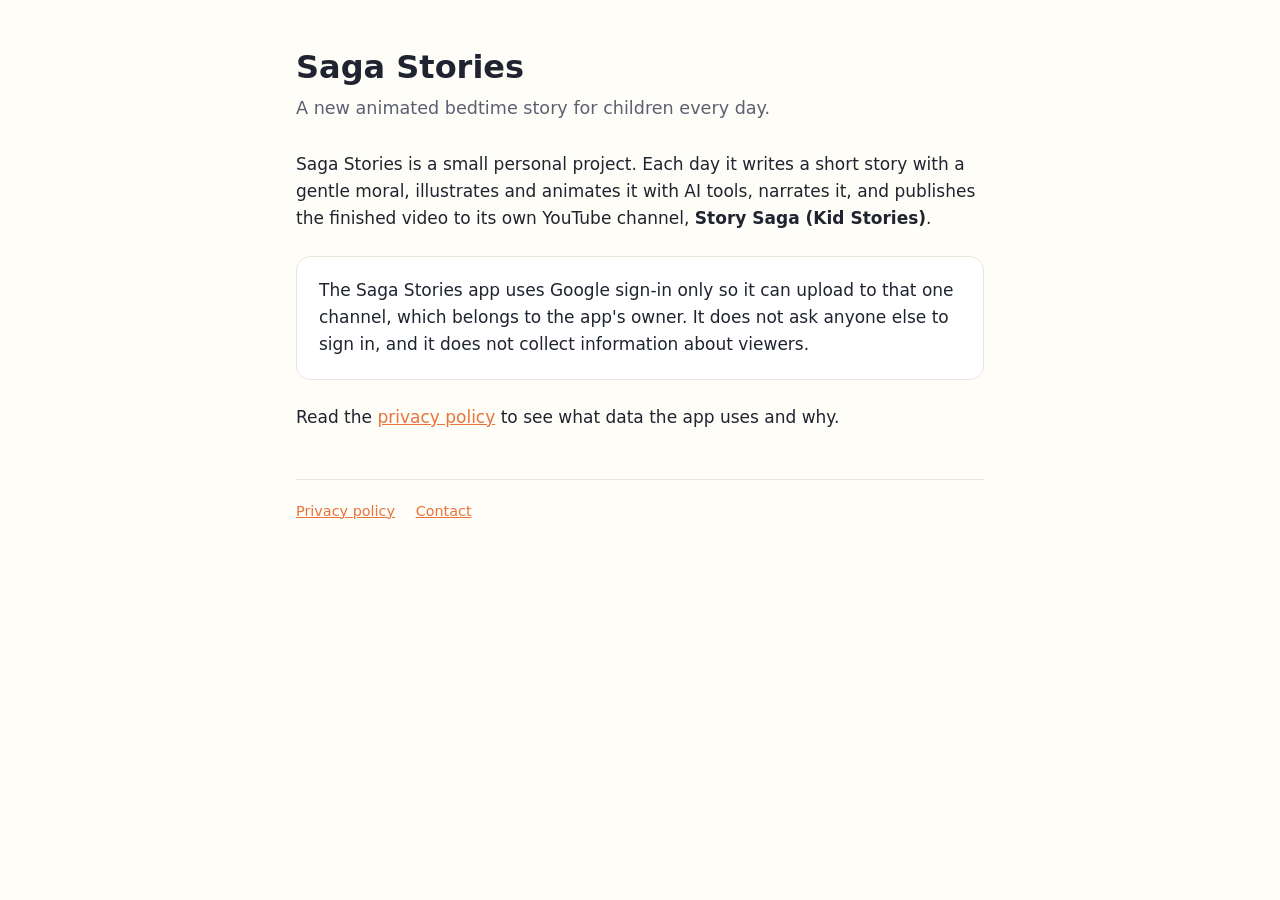
==== index.html @ a5b1589b "Saga Stories home page and privacy policy Co-Authored-By: Claude Opus 5.5 <noreply@anthropic.com>" ====
<!doctype html>
<html lang="en">
<head>
<meta charset="utf-8">
<meta name="viewport" content="width=device-width,initial-scale=1">
<title>Saga Stories</title>
<meta name="description" content="Saga Stories makes a short animated bedtime story for children every day and publishes it to its YouTube channel.">
<link rel="stylesheet" href="style.css">
</head>
<body>
<main>
  <h1>Saga Stories</h1>
  <p class="lede">A new animated bedtime story for children every day.</p>

  <p>Saga Stories is a small personal project. Each day it writes a short story with a gentle
  moral, illustrates and animates it with AI tools, narrates it, and publishes the finished
  video to its own YouTube channel, <strong>Story Saga (Kid Stories)</strong>.</p>

  <div class="card">
    <p style="margin:0">The Saga Stories app uses Google sign-in only so it can upload to that one
    channel, which belongs to the app's owner. It does not ask anyone else to sign in, and it does
    not collect information about viewers.</p>
  </div>

  <p>Read the <a href="privacy.html">privacy policy</a> to see what data the app uses and why.</p>

  <footer>
    <a href="privacy.html">Privacy policy</a>
    <a href="https://github.com/Sandeep0Bhatia/sandeep0bhatia.github.io/issues">Contact</a>
  </footer>
</main>
</body>
</html>
---- style.css ----
:root{--bg:#fffdf7;--fg:#1f2430;--muted:#5b6170;--accent:#e8743b;--card:#ffffff;--line:#ece6da}
@media (prefers-color-scheme:dark){:root{--bg:#15171c;--fg:#eceae4;--muted:#a3a8b3;--accent:#f39a6b;--card:#1d2027;--line:#2c3039}}
*{box-sizing:border-box}
body{margin:0;background:var(--bg);color:var(--fg);font:17px/1.6 system-ui,-apple-system,"Segoe UI",Roboto,sans-serif}
main{max-width:720px;margin:0 auto;padding:48px 16px 64px}
h1{font-size:2rem;line-height:1.2;margin:0 0 8px}
h2{font-size:1.15rem;margin:32px 0 8px}
p,li{color:var(--fg)}
.lede{color:var(--muted);font-size:1.1rem;margin:0 0 28px}
a{color:var(--accent)}
.card{background:var(--card);border:1px solid var(--line);border-radius:14px;padding:20px 22px;margin:24px 0}
footer{margin-top:48px;padding-top:20px;border-top:1px solid var(--line);color:var(--muted);font-size:.9rem}
footer a{margin-right:16px}
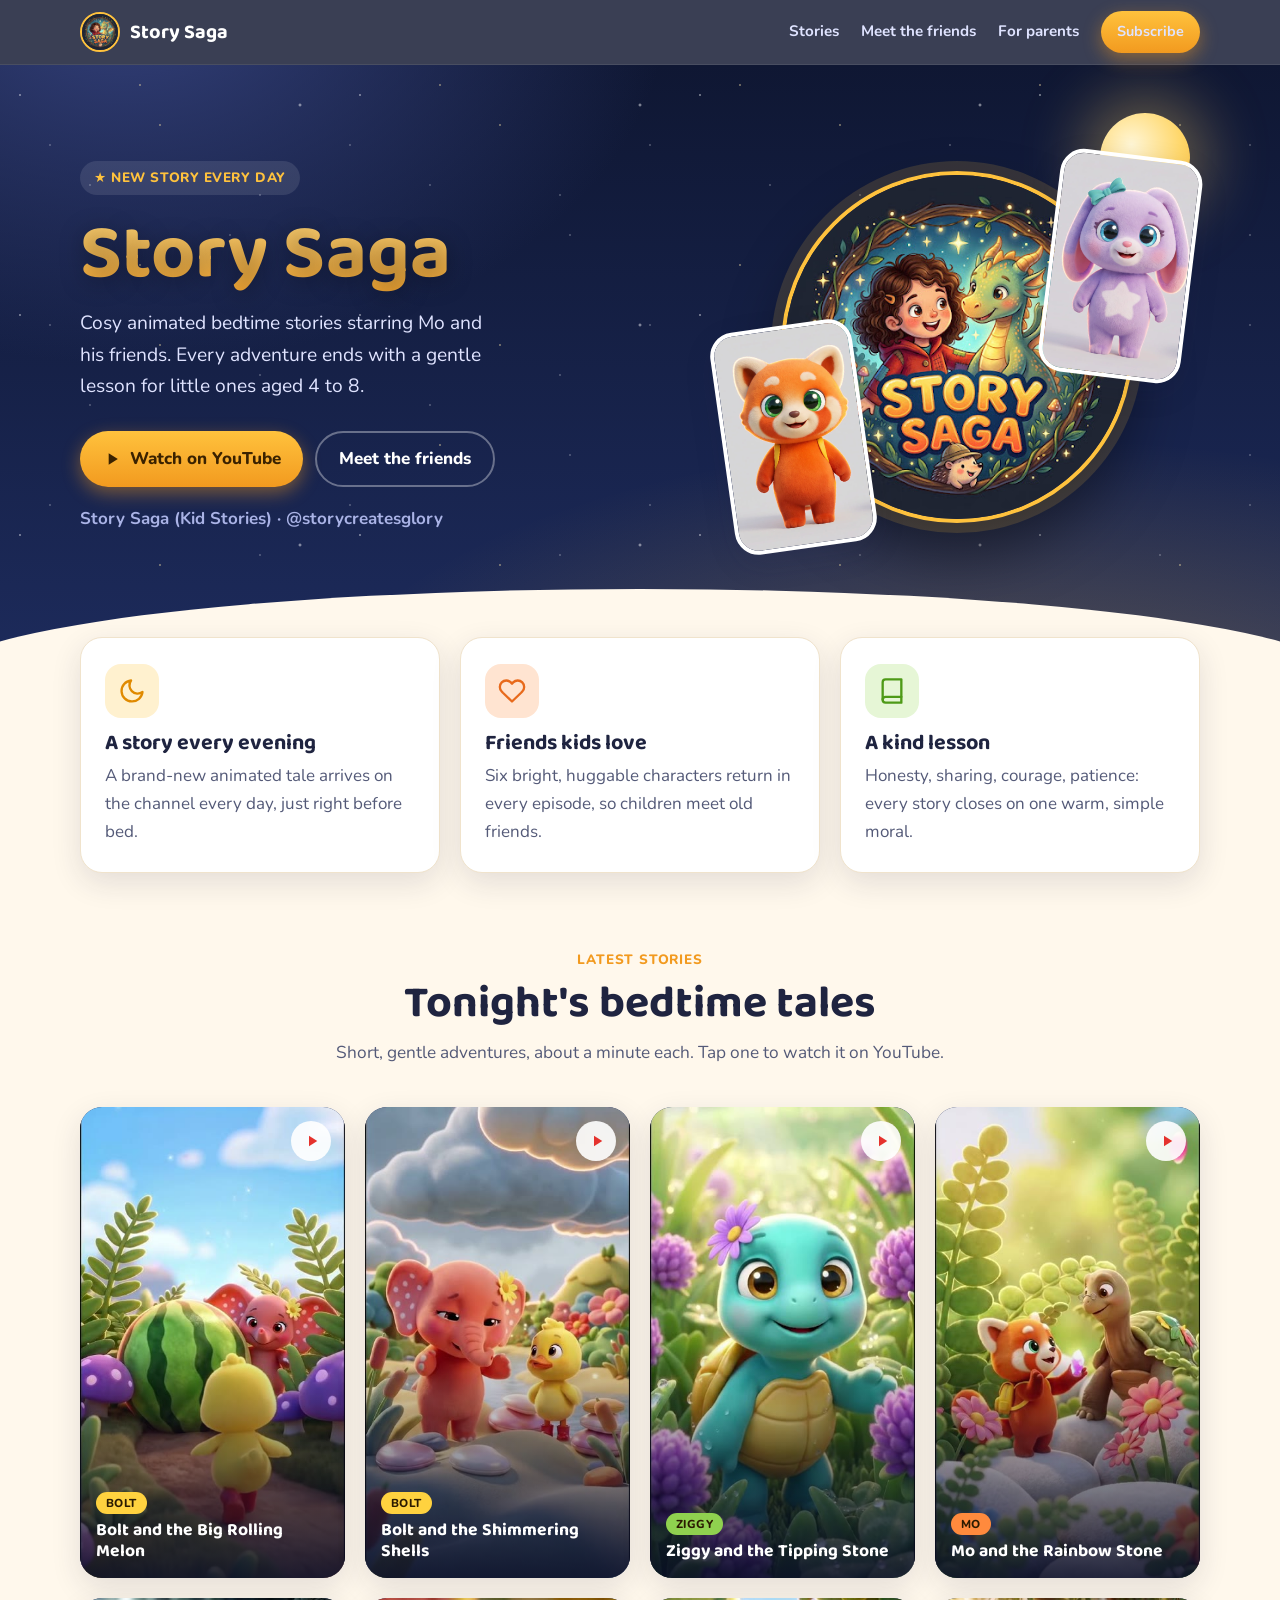
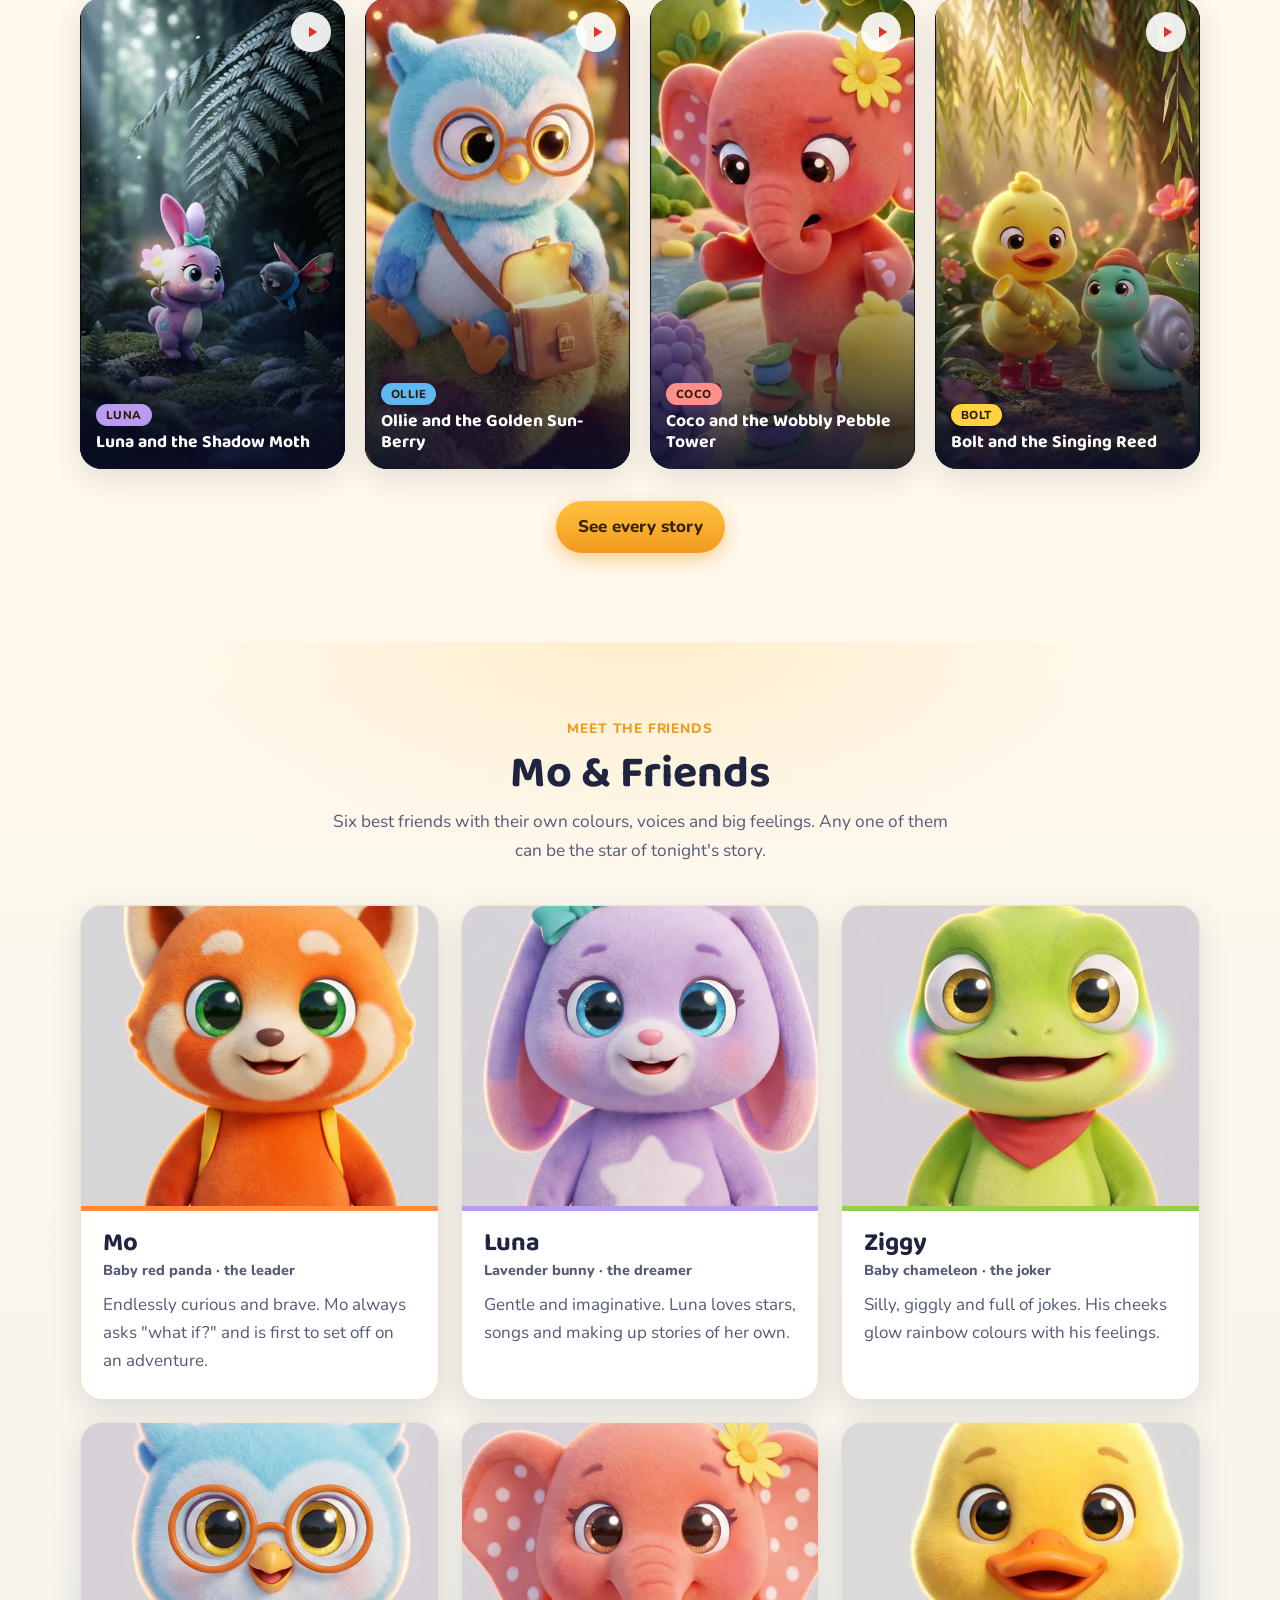
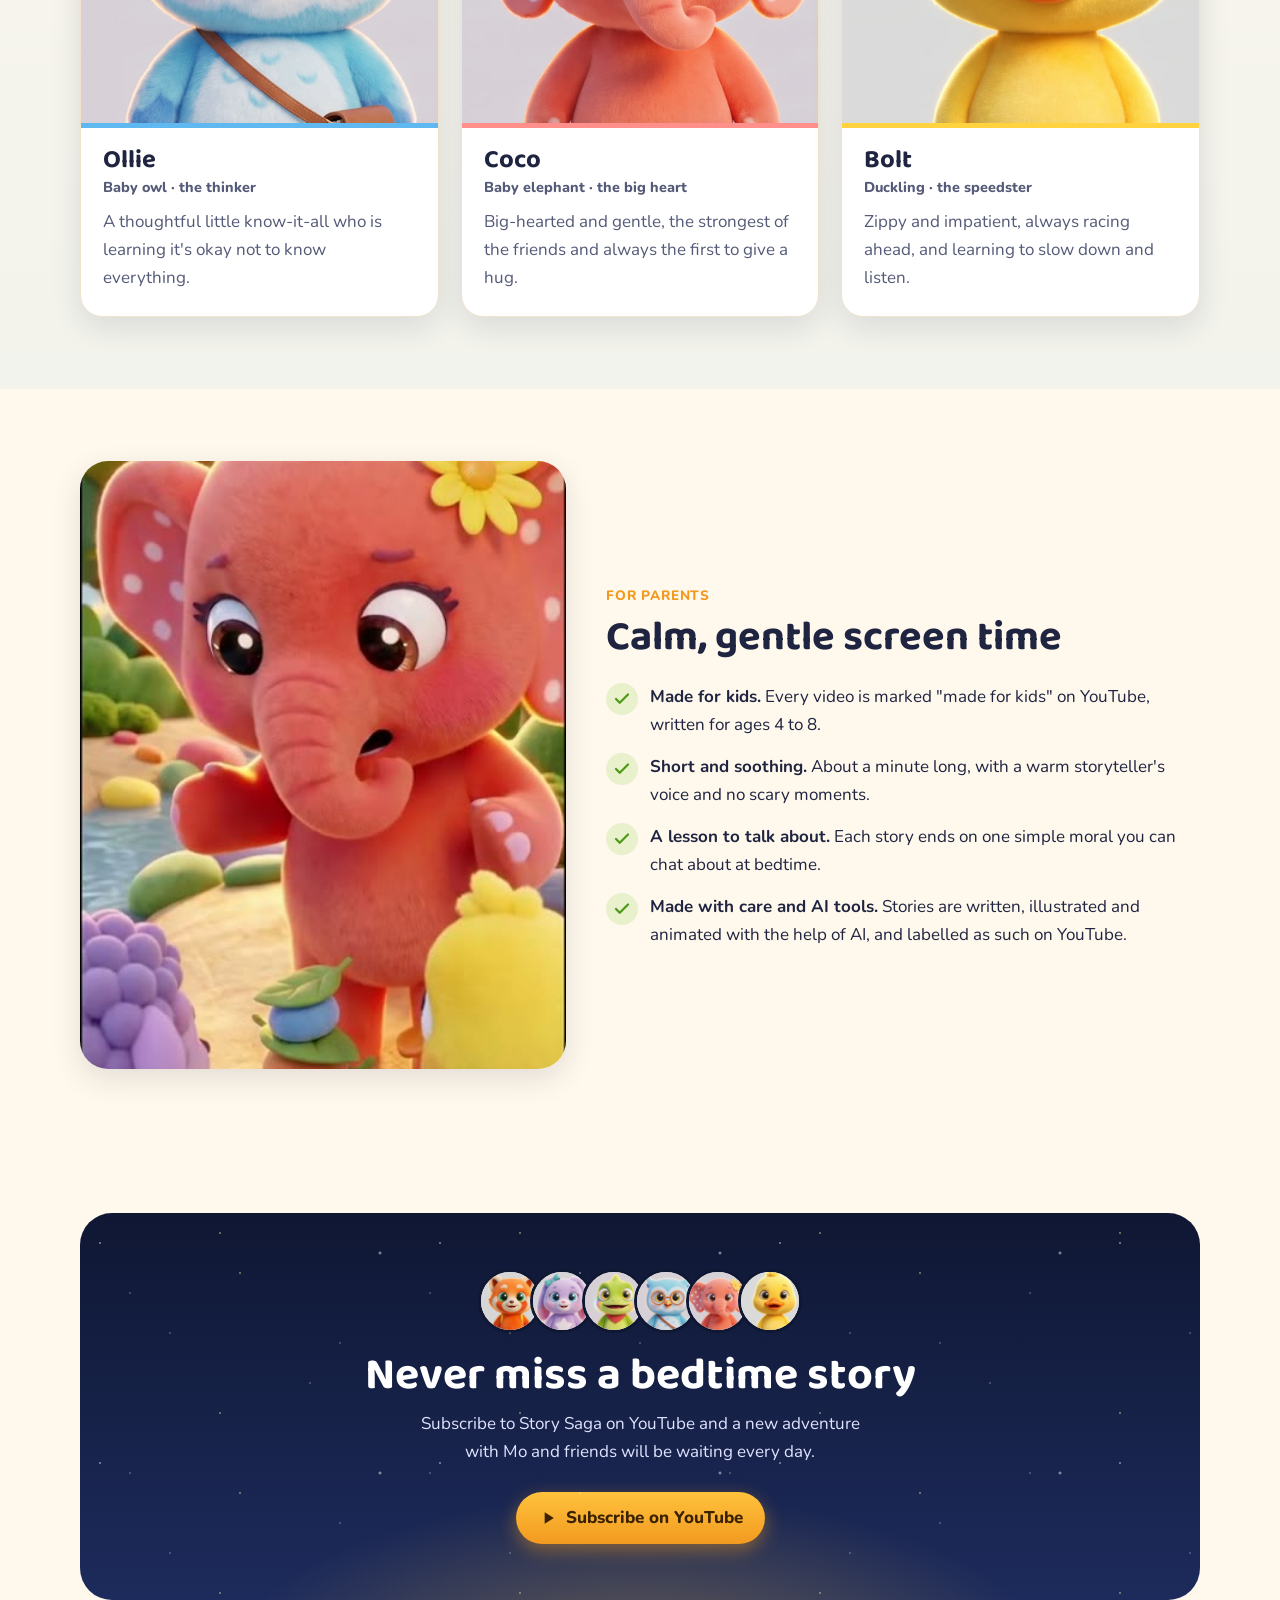
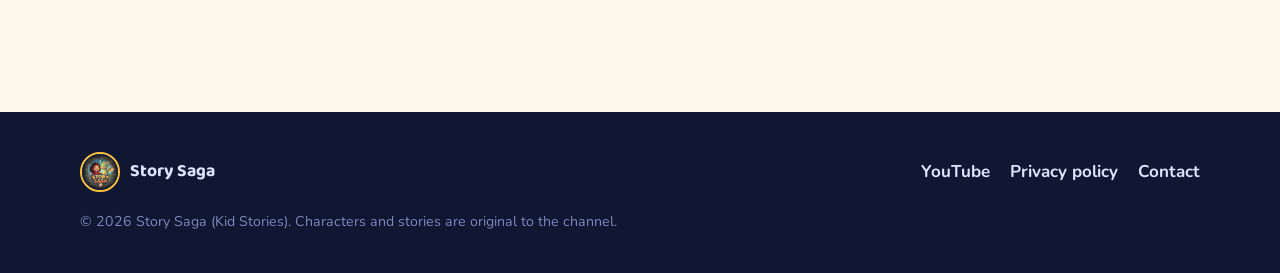
==== commit f08882eb: "Redesign the site around the Story Saga channel Home page: starry bedtime hero with the channel logo" ====
--- a/index.html
+++ b/index.html
@@ -3,31 +3,250 @@
 <head>
 <meta charset="utf-8">
 <meta name="viewport" content="width=device-width,initial-scale=1">
-<title>Saga Stories</title>
-<meta name="description" content="Saga Stories makes a short animated bedtime story for children every day and publishes it to its YouTube channel.">
+<title>Story Saga</title>
+<meta name="description" content="Story Saga (Kid Stories) is a YouTube channel with a new animated bedtime story every day, starring Mo and his friends. Each story ends with a gentle lesson for children aged 4 to 8.">
+<meta property="og:title" content="Story Saga - a new bedtime story every day">
+<meta property="og:description" content="Gentle animated adventures with Mo and friends, each ending with a kind lesson.">
+<meta property="og:image" content="https://umbarsariya.github.io/images/avatar.jpg">
+<link rel="icon" href="images/avatar.jpg">
+<link rel="preconnect" href="https://fonts.googleapis.com">
+<link rel="preconnect" href="https://fonts.gstatic.com" crossorigin>
+<link href="https://fonts.googleapis.com/css2?family=Baloo+2:wght@600;700;800&family=Nunito:wght@400;600;700;800&display=swap" rel="stylesheet">
 <link rel="stylesheet" href="style.css">
 </head>
 <body>
+
+<header class="site-header">
+  <div class="wrap">
+    <a class="brand" href="./"><img src="images/avatar.jpg" alt="">Story Saga</a>
+    <nav class="nav" aria-label="Main">
+      <a href="#stories">Stories</a>
+      <a href="#friends">Meet the friends</a>
+      <a href="#parents">For parents</a>
+      <a class="btn btn-gold" href="https://www.youtube.com/@storycreatesglory?sub_confirmation=1">Subscribe</a>
+    </nav>
+  </div>
+</header>
+
 <main>
-  <h1>Saga Stories</h1>
-  <p class="lede">A new animated bedtime story for children every day.</p>
-
-  <p>Saga Stories is a small personal project. Each day it writes a short story with a gentle
-  moral, illustrates and animates it with AI tools, narrates it, and publishes the finished
-  video to its own YouTube channel, <strong>Story Saga (Kid Stories)</strong>.</p>
-
-  <div class="card">
-    <p style="margin:0">The Saga Stories app uses Google sign-in only so it can upload to that one
-    channel, which belongs to the app's owner. It does not ask anyone else to sign in, and it does
-    not collect information about viewers.</p>
+  <section class="hero" aria-labelledby="hero-title">
+    <div class="stars" aria-hidden="true"></div>
+    <div class="moon" aria-hidden="true"></div>
+    <div class="wrap">
+      <div>
+        <span class="eyebrow">★ New story every day</span>
+        <h1 id="hero-title"><span>Story Saga</span></h1>
+        <p class="lede">Cosy animated bedtime stories starring Mo and his friends. Every adventure
+        ends with a gentle lesson for little ones aged 4 to 8.</p>
+        <div class="cta-row">
+          <a class="btn btn-gold" href="https://www.youtube.com/@storycreatesglory">
+            <svg viewBox="0 0 24 24" fill="currentColor" aria-hidden="true"><path d="M8 5v14l11-7z"/></svg>
+            Watch on YouTube
+          </a>
+          <a class="btn btn-ghost" href="#friends">Meet the friends</a>
+        </div>
+        <p class="handle">Story Saga (Kid Stories) · @storycreatesglory</p>
+      </div>
+      <div class="hero-art">
+        <img class="badge" src="images/avatar.jpg" alt="The Story Saga logo: a girl and a friendly dragon inside a glowing storybook wreath">
+        <img class="peek peek-1" src="images/cast/mo.jpg" alt="Mo the red panda">
+        <img class="peek peek-2" src="images/cast/luna.jpg" alt="Luna the bunny">
+      </div>
+    </div>
+    <div class="hill" aria-hidden="true"></div>
+  </section>
+
+  <div class="wrap">
+    <div class="promises">
+      <article class="promise">
+        <div class="icon" style="background:#fff1cf;color:#e08a00">
+          <svg viewBox="0 0 24 24" fill="none" stroke="currentColor" stroke-width="2" stroke-linecap="round" stroke-linejoin="round" aria-hidden="true"><path d="M21 12.8A9 9 0 1 1 11.2 3a7 7 0 0 0 9.8 9.8z"/></svg>
+        </div>
+        <h3>A story every evening</h3>
+        <p>A brand-new animated tale arrives on the channel every day, just right before bed.</p>
+      </article>
+      <article class="promise">
+        <div class="icon" style="background:#ffe4d1;color:#e86a1c">
+          <svg viewBox="0 0 24 24" fill="none" stroke="currentColor" stroke-width="2" stroke-linecap="round" stroke-linejoin="round" aria-hidden="true"><path d="M20.8 4.6a5.5 5.5 0 0 0-7.8 0L12 5.7l-1-1.1a5.5 5.5 0 0 0-7.8 7.8l1 1.1L12 21l7.8-7.5 1-1.1a5.5 5.5 0 0 0 0-7.8z"/></svg>
+        </div>
+        <h3>Friends kids love</h3>
+        <p>Six bright, huggable characters return in every episode, so children meet old friends.</p>
+      </article>
+      <article class="promise">
+        <div class="icon" style="background:#e6f6d6;color:#4e9a17">
+          <svg viewBox="0 0 24 24" fill="none" stroke="currentColor" stroke-width="2" stroke-linecap="round" stroke-linejoin="round" aria-hidden="true"><path d="M4 19.5A2.5 2.5 0 0 1 6.5 17H20"/><path d="M6.5 2H20v20H6.5A2.5 2.5 0 0 1 4 19.5v-15A2.5 2.5 0 0 1 6.5 2z"/></svg>
+        </div>
+        <h3>A kind lesson</h3>
+        <p>Honesty, sharing, courage, patience: every story closes on one warm, simple moral.</p>
+      </article>
+    </div>
   </div>
 
-  <p>Read the <a href="privacy.html">privacy policy</a> to see what data the app uses and why.</p>
-
-  <footer>
-    <a href="privacy.html">Privacy policy</a>
-    <a href="https://github.com/Sandeep0Bhatia/sandeep0bhatia.github.io/issues">Contact</a>
-  </footer>
+  <section id="stories" aria-labelledby="stories-title">
+    <div class="wrap">
+      <div class="section-head">
+        <span class="kicker">Latest stories</span>
+        <h2 id="stories-title">Tonight's bedtime tales</h2>
+        <p>Short, gentle adventures, about a minute each. Tap one to watch it on YouTube.</p>
+      </div>
+      <div class="stories">
+        <a class="story" href="https://www.youtube.com/shorts/jqj30c6T0Xs">
+          <img src="images/stories/jqj30c6T0Xs.jpg" alt="" loading="lazy">
+          <span class="play"><svg viewBox="0 0 24 24" fill="currentColor" aria-hidden="true"><path d="M8 5v14l11-7z"/></svg></span>
+          <span class="title"><span class="tag" style="background:var(--bolt)">Bolt</span><br>Bolt and the Big Rolling Melon</span>
+        </a>
+        <a class="story" href="https://www.youtube.com/shorts/ZhqukxX6L5s">
+          <img src="images/stories/ZhqukxX6L5s.jpg" alt="" loading="lazy">
+          <span class="play"><svg viewBox="0 0 24 24" fill="currentColor" aria-hidden="true"><path d="M8 5v14l11-7z"/></svg></span>
+          <span class="title"><span class="tag" style="background:var(--bolt)">Bolt</span><br>Bolt and the Shimmering Shells</span>
+        </a>
+        <a class="story" href="https://www.youtube.com/shorts/Q5MyK6HOIKA">
+          <img src="images/stories/Q5MyK6HOIKA.jpg" alt="" loading="lazy">
+          <span class="play"><svg viewBox="0 0 24 24" fill="currentColor" aria-hidden="true"><path d="M8 5v14l11-7z"/></svg></span>
+          <span class="title"><span class="tag" style="background:var(--ziggy)">Ziggy</span><br>Ziggy and the Tipping Stone</span>
+        </a>
+        <a class="story" href="https://www.youtube.com/shorts/Xjc6UEvXSuU">
+          <img src="images/stories/Xjc6UEvXSuU.jpg" alt="" loading="lazy">
+          <span class="play"><svg viewBox="0 0 24 24" fill="currentColor" aria-hidden="true"><path d="M8 5v14l11-7z"/></svg></span>
+          <span class="title"><span class="tag" style="background:var(--mo)">Mo</span><br>Mo and the Rainbow Stone</span>
+        </a>
+        <a class="story" href="https://www.youtube.com/shorts/6L_WPG4n6Bw">
+          <img src="images/stories/6L_WPG4n6Bw.jpg" alt="" loading="lazy">
+          <span class="play"><svg viewBox="0 0 24 24" fill="currentColor" aria-hidden="true"><path d="M8 5v14l11-7z"/></svg></span>
+          <span class="title"><span class="tag" style="background:var(--luna)">Luna</span><br>Luna and the Shadow Moth</span>
+        </a>
+        <a class="story" href="https://www.youtube.com/shorts/MOPXZLHwCV8">
+          <img src="images/stories/MOPXZLHwCV8.jpg" alt="" loading="lazy">
+          <span class="play"><svg viewBox="0 0 24 24" fill="currentColor" aria-hidden="true"><path d="M8 5v14l11-7z"/></svg></span>
+          <span class="title"><span class="tag" style="background:var(--ollie)">Ollie</span><br>Ollie and the Golden Sun-Berry</span>
+        </a>
+        <a class="story" href="https://www.youtube.com/shorts/bv9p0d-Ge7k">
+          <img src="images/stories/bv9p0d-Ge7k.jpg" alt="" loading="lazy">
+          <span class="play"><svg viewBox="0 0 24 24" fill="currentColor" aria-hidden="true"><path d="M8 5v14l11-7z"/></svg></span>
+          <span class="title"><span class="tag" style="background:var(--coco)">Coco</span><br>Coco and the Wobbly Pebble Tower</span>
+        </a>
+        <a class="story" href="https://www.youtube.com/shorts/QGtMG1Obw4E">
+          <img src="images/stories/QGtMG1Obw4E.jpg" alt="" loading="lazy">
+          <span class="play"><svg viewBox="0 0 24 24" fill="currentColor" aria-hidden="true"><path d="M8 5v14l11-7z"/></svg></span>
+          <span class="title"><span class="tag" style="background:var(--bolt)">Bolt</span><br>Bolt and the Singing Reed</span>
+        </a>
+      </div>
+      <p class="center"><a class="btn btn-gold" href="https://www.youtube.com/@storycreatesglory/shorts">See every story</a></p>
+    </div>
+  </section>
+
+  <section id="friends" class="cast-band" aria-labelledby="friends-title">
+    <div class="wrap">
+      <div class="section-head">
+        <span class="kicker">Meet the friends</span>
+        <h2 id="friends-title">Mo &amp; Friends</h2>
+        <p>Six best friends with their own colours, voices and big feelings. Any one of them can be
+        the star of tonight's story.</p>
+      </div>
+      <div class="cast">
+        <article class="friend f-mo">
+          <div class="portrait"><img src="images/cast/mo.jpg" alt="Mo, a tangerine-orange baby red panda with green eyes and a yellow backpack" loading="lazy"></div>
+          <div class="body">
+            <h3>Mo</h3>
+            <div class="species">Baby red panda · the leader</div>
+            <p>Endlessly curious and brave. Mo always asks "what if?" and is first to set off on an adventure.</p>
+          </div>
+        </article>
+        <article class="friend f-luna">
+          <div class="portrait"><img src="images/cast/luna.jpg" alt="Luna, a lavender bunny with a star on her tummy and a teal bow" loading="lazy"></div>
+          <div class="body">
+            <h3>Luna</h3>
+            <div class="species">Lavender bunny · the dreamer</div>
+            <p>Gentle and imaginative. Luna loves stars, songs and making up stories of her own.</p>
+          </div>
+        </article>
+        <article class="friend f-ziggy">
+          <div class="portrait"><img src="images/cast/ziggy.jpg" alt="Ziggy, a lime-green baby chameleon with a red bandana" loading="lazy"></div>
+          <div class="body">
+            <h3>Ziggy</h3>
+            <div class="species">Baby chameleon · the joker</div>
+            <p>Silly, giggly and full of jokes. His cheeks glow rainbow colours with his feelings.</p>
+          </div>
+        </article>
+        <article class="friend f-ollie">
+          <div class="portrait"><img src="images/cast/ollie.jpg" alt="Ollie, a sky-blue baby owl with round orange glasses and a satchel" loading="lazy"></div>
+          <div class="body">
+            <h3>Ollie</h3>
+            <div class="species">Baby owl · the thinker</div>
+            <p>A thoughtful little know-it-all who is learning it's okay not to know everything.</p>
+          </div>
+        </article>
+        <article class="friend f-coco">
+          <div class="portrait"><img src="images/cast/coco.jpg" alt="Coco, a coral-pink baby elephant with polka-dot ears and a daisy" loading="lazy"></div>
+          <div class="body">
+            <h3>Coco</h3>
+            <div class="species">Baby elephant · the big heart</div>
+            <p>Big-hearted and gentle, the strongest of the friends and always the first to give a hug.</p>
+          </div>
+        </article>
+        <article class="friend f-bolt">
+          <div class="portrait"><img src="images/cast/bolt.jpg" alt="Bolt, a sunshine-yellow duckling in red rain boots" loading="lazy"></div>
+          <div class="body">
+            <h3>Bolt</h3>
+            <div class="species">Duckling · the speedster</div>
+            <p>Zippy and impatient, always racing ahead, and learning to slow down and listen.</p>
+          </div>
+        </article>
+      </div>
+    </div>
+  </section>
+
+  <section id="parents" aria-labelledby="parents-title">
+    <div class="wrap parents">
+      <div class="photo">
+        <img src="images/stories/bv9p0d-Ge7k.jpg" alt="Coco the elephant and Ollie the owl sharing a glowing berry on a mossy log" loading="lazy">
+      </div>
+      <div>
+        <span class="kicker">For parents</span>
+        <h2 id="parents-title" style="font-size:clamp(2rem,4.5vw,2.6rem)">Calm, gentle screen time</h2>
+        <ul class="checklist">
+          <li><span class="tick"><svg viewBox="0 0 24 24" fill="none" stroke="currentColor" stroke-width="3" stroke-linecap="round" stroke-linejoin="round" aria-hidden="true"><path d="M20 6 9 17l-5-5"/></svg></span>
+            <span><strong>Made for kids.</strong> Every video is marked "made for kids" on YouTube, written for ages 4 to 8.</span></li>
+          <li><span class="tick"><svg viewBox="0 0 24 24" fill="none" stroke="currentColor" stroke-width="3" stroke-linecap="round" stroke-linejoin="round" aria-hidden="true"><path d="M20 6 9 17l-5-5"/></svg></span>
+            <span><strong>Short and soothing.</strong> About a minute long, with a warm storyteller's voice and no scary moments.</span></li>
+          <li><span class="tick"><svg viewBox="0 0 24 24" fill="none" stroke="currentColor" stroke-width="3" stroke-linecap="round" stroke-linejoin="round" aria-hidden="true"><path d="M20 6 9 17l-5-5"/></svg></span>
+            <span><strong>A lesson to talk about.</strong> Each story ends on one simple moral you can chat about at bedtime.</span></li>
+          <li><span class="tick"><svg viewBox="0 0 24 24" fill="none" stroke="currentColor" stroke-width="3" stroke-linecap="round" stroke-linejoin="round" aria-hidden="true"><path d="M20 6 9 17l-5-5"/></svg></span>
+            <span><strong>Made with care and AI tools.</strong> Stories are written, illustrated and animated with the help of AI, and labelled as such on YouTube.</span></li>
+        </ul>
+      </div>
+    </div>
+  </section>
+
+  <section aria-labelledby="cta-title">
+    <div class="wrap">
+      <div class="cta-band">
+        <div class="stars" aria-hidden="true"></div>
+        <div class="faces" aria-hidden="true">
+          <img src="images/cast/mo.jpg" alt=""><img src="images/cast/luna.jpg" alt=""><img src="images/cast/ziggy.jpg" alt=""><img src="images/cast/ollie.jpg" alt=""><img src="images/cast/coco.jpg" alt=""><img src="images/cast/bolt.jpg" alt="">
+        </div>
+        <h2 id="cta-title">Never miss a bedtime story</h2>
+        <p>Subscribe to Story Saga on YouTube and a new adventure with Mo and friends will be waiting every day.</p>
+        <a class="btn btn-gold" href="https://www.youtube.com/@storycreatesglory?sub_confirmation=1">
+          <svg viewBox="0 0 24 24" fill="currentColor" aria-hidden="true"><path d="M8 5v14l11-7z"/></svg>
+          Subscribe on YouTube
+        </a>
+      </div>
+    </div>
+  </section>
 </main>
+
+<footer class="site-footer">
+  <div class="wrap">
+    <a class="brand" href="./"><img src="images/avatar.jpg" alt="">Story Saga</a>
+    <nav aria-label="Footer">
+      <a href="https://www.youtube.com/@storycreatesglory">YouTube</a>
+      <a href="privacy.html">Privacy policy</a>
+      <a href="https://github.com/umbarsariya/umbarsariya.github.io/issues">Contact</a>
+    </nav>
+    <small>© 2026 Story Saga (Kid Stories). Characters and stories are original to the channel.</small>
+  </div>
+</footer>
+
 </body>
 </html>
--- a/style.css
+++ b/style.css
@@ -1,13 +1,954 @@
-:root{--bg:#fffdf7;--fg:#1f2430;--muted:#5b6170;--accent:#e8743b;--card:#ffffff;--line:#ece6da}
-@media (prefers-color-scheme:dark){:root{--bg:#15171c;--fg:#eceae4;--muted:#a3a8b3;--accent:#f39a6b;--card:#1d2027;--line:#2c3039}}
-*{box-sizing:border-box}
-body{margin:0;background:var(--bg);color:var(--fg);font:17px/1.6 system-ui,-apple-system,"Segoe UI",Roboto,sans-serif}
-main{max-width:720px;margin:0 auto;padding:48px 16px 64px}
-h1{font-size:2rem;line-height:1.2;margin:0 0 8px}
-h2{font-size:1.15rem;margin:32px 0 8px}
-p,li{color:var(--fg)}
-.lede{color:var(--muted);font-size:1.1rem;margin:0 0 28px}
-a{color:var(--accent)}
-.card{background:var(--card);border:1px solid var(--line);border-radius:14px;padding:20px 22px;margin:24px 0}
-footer{margin-top:48px;padding-top:20px;border-top:1px solid var(--line);color:var(--muted);font-size:.9rem}
-footer a{margin-right:16px}
+/* Story Saga - shared styles. Colours are tokens; dark mode redefines them. */
+:root {
+  --night-1: #0f1733;
+  --night-2: #1d2b5c;
+  --night-3: #33407a;
+  --gold: #ffc23d;
+  --gold-deep: #f29a1f;
+  --cream: #fff8ec;
+  --paper: #ffffff;
+  --ink: #1f2440;
+  --ink-soft: #545a78;
+  --line: #f0e3cc;
+  --shadow: 0 10px 30px rgba(31, 36, 64, 0.12);
+  --radius: 22px;
+
+  --mo: #ff8a3d;
+  --luna: #b79cf2;
+  --ziggy: #8fd14f;
+  --ollie: #5fb8f0;
+  --coco: #ff8f8a;
+  --bolt: #ffd23f;
+
+  --bg: var(--cream);
+  --card: var(--paper);
+  --heading: var(--ink);
+  --text: var(--ink);
+  --muted: var(--ink-soft);
+}
+
+@media (prefers-color-scheme: dark) {
+  :root:not([data-theme="light"]) {
+    --bg: #0c1229;
+    --card: #17204a;
+    --heading: #fff3dc;
+    --text: #e9e6f5;
+    --muted: #b3b5d4;
+    --line: #2a3566;
+    --shadow: 0 10px 30px rgba(0, 0, 0, 0.35);
+  }
+}
+:root[data-theme="dark"] {
+  --bg: #0c1229;
+  --card: #17204a;
+  --heading: #fff3dc;
+  --text: #e9e6f5;
+  --muted: #b3b5d4;
+  --line: #2a3566;
+  --shadow: 0 10px 30px rgba(0, 0, 0, 0.35);
+}
+
+*,
+*::before,
+*::after {
+  box-sizing: border-box;
+}
+
+html {
+  scroll-behavior: smooth;
+}
+
+body {
+  margin: 0;
+  background: var(--bg);
+  color: var(--text);
+  font: 17px/1.65 "Nunito", system-ui, -apple-system, "Segoe UI", Roboto, sans-serif;
+  overflow-x: hidden;
+}
+
+img {
+  max-width: 100%;
+  display: block;
+}
+
+a {
+  color: inherit;
+}
+
+h1,
+h2,
+h3 {
+  font-family: "Baloo 2", "Nunito", system-ui, sans-serif;
+  color: var(--heading);
+  line-height: 1.1;
+  margin: 0;
+}
+
+.wrap {
+  width: min(1120px, 100% - 32px);
+  margin-inline: auto;
+}
+
+/* ---- header ---------------------------------------------------------------------------- */
+
+.site-header {
+  position: sticky;
+  top: 0;
+  z-index: 10;
+  background: rgba(15, 23, 51, 0.82);
+  backdrop-filter: blur(10px);
+  -webkit-backdrop-filter: blur(10px);
+  border-bottom: 1px solid rgba(255, 255, 255, 0.08);
+}
+
+.site-header .wrap {
+  display: flex;
+  align-items: center;
+  justify-content: space-between;
+  gap: 16px;
+  min-height: 64px;
+}
+
+.brand {
+  display: flex;
+  align-items: center;
+  gap: 10px;
+  text-decoration: none;
+  color: #fff;
+  font: 700 1.25rem/1 "Baloo 2", system-ui, sans-serif;
+}
+
+.brand img {
+  width: 40px;
+  height: 40px;
+  border-radius: 50%;
+  border: 2px solid var(--gold);
+}
+
+.nav {
+  display: flex;
+  align-items: center;
+  gap: 22px;
+}
+
+.nav a {
+  color: #dfe3ff;
+  text-decoration: none;
+  font-weight: 700;
+  font-size: 0.95rem;
+}
+
+.nav a:hover {
+  color: var(--gold);
+}
+
+.btn {
+  display: inline-flex;
+  align-items: center;
+  gap: 8px;
+  padding: 12px 22px;
+  border-radius: 999px;
+  font-weight: 800;
+  text-decoration: none;
+  transition: transform 0.15s ease, box-shadow 0.15s ease;
+}
+
+.btn:hover {
+  transform: translateY(-2px);
+}
+
+.btn-gold {
+  background: linear-gradient(180deg, var(--gold), var(--gold-deep));
+  color: #3a2200;
+  box-shadow: 0 6px 18px rgba(242, 154, 31, 0.45);
+}
+
+.btn-ghost {
+  color: #fff;
+  border: 2px solid rgba(255, 255, 255, 0.35);
+}
+
+.btn-ghost:hover {
+  border-color: var(--gold);
+}
+
+.btn svg {
+  width: 20px;
+  height: 20px;
+}
+
+.nav .btn {
+  padding: 9px 16px;
+  font-size: 0.9rem;
+}
+
+/* ---- hero: a night sky ------------------------------------------------------------------- */
+
+.hero {
+  position: relative;
+  overflow: hidden;
+  color: #fff;
+  background:
+    radial-gradient(1200px 500px at 80% 110%, rgba(255, 194, 61, 0.28), transparent 60%),
+    radial-gradient(900px 600px at 10% -10%, var(--night-3), transparent 60%),
+    linear-gradient(180deg, var(--night-1), var(--night-2));
+  padding: 72px 0 120px;
+}
+
+.stars,
+.stars::before,
+.stars::after {
+  position: absolute;
+  inset: 0;
+  pointer-events: none;
+  background-repeat: repeat;
+}
+
+.stars {
+  background-image:
+    radial-gradient(1.5px 1.5px at 20px 30px, #fff, transparent),
+    radial-gradient(1px 1px at 90px 120px, #fff, transparent),
+    radial-gradient(1.5px 1.5px at 160px 60px, #ffe8a8, transparent),
+    radial-gradient(1px 1px at 230px 170px, #fff, transparent),
+    radial-gradient(2px 2px at 300px 40px, #fff, transparent);
+  background-size: 340px 220px;
+  opacity: 0.7;
+  animation: twinkle 6s ease-in-out infinite alternate;
+}
+
+.stars::before {
+  content: "";
+  background-image:
+    radial-gradient(1px 1px at 50px 80px, #fff, transparent),
+    radial-gradient(1.5px 1.5px at 140px 20px, #ffe8a8, transparent),
+    radial-gradient(1px 1px at 260px 130px, #fff, transparent);
+  background-size: 300px 180px;
+  animation: twinkle 4s ease-in-out infinite alternate-reverse;
+}
+
+@keyframes twinkle {
+  from {
+    opacity: 0.35;
+  }
+  to {
+    opacity: 0.9;
+  }
+}
+
+.moon {
+  position: absolute;
+  top: 48px;
+  right: 7%;
+  width: 90px;
+  height: 90px;
+  border-radius: 50%;
+  background: radial-gradient(circle at 35% 35%, #fff6d6, #ffd76a 60%, #f5b83b);
+  box-shadow: 0 0 60px 18px rgba(255, 210, 100, 0.35);
+}
+
+.hero .wrap {
+  position: relative;
+  display: grid;
+  grid-template-columns: 1.1fr 0.9fr;
+  align-items: center;
+  gap: 40px;
+}
+
+.eyebrow {
+  display: inline-flex;
+  align-items: center;
+  gap: 8px;
+  padding: 6px 14px;
+  border-radius: 999px;
+  background: rgba(255, 255, 255, 0.1);
+  color: var(--gold);
+  font-weight: 800;
+  font-size: 0.85rem;
+  letter-spacing: 0.04em;
+  text-transform: uppercase;
+}
+
+.hero h1 {
+  color: #fff;
+  font-size: clamp(2.8rem, 7vw, 4.8rem);
+  margin: 18px 0 10px;
+  text-shadow: 0 4px 24px rgba(0, 0, 0, 0.35);
+}
+
+.hero h1 span {
+  background: linear-gradient(180deg, #ffe08a, var(--gold-deep));
+  -webkit-background-clip: text;
+  background-clip: text;
+  color: transparent;
+}
+
+.hero .lede {
+  font-size: 1.2rem;
+  color: #dfe3ff;
+  max-width: 34ch;
+  margin: 0 0 28px;
+}
+
+.hero .handle {
+  color: #aab3e6;
+  font-weight: 700;
+  margin: 18px 0 0;
+}
+
+.cta-row {
+  display: flex;
+  flex-wrap: wrap;
+  gap: 12px;
+}
+
+.hero-art {
+  position: relative;
+  justify-self: center;
+  width: min(420px, 100%);
+  aspect-ratio: 1;
+}
+
+.hero-art .badge {
+  position: absolute;
+  inset: 8%;
+  border-radius: 50%;
+  border: 4px solid var(--gold);
+  box-shadow: 0 0 0 10px rgba(255, 194, 61, 0.15), 0 30px 60px rgba(0, 0, 0, 0.45);
+  object-fit: cover;
+  width: 84%;
+  height: 84%;
+}
+
+.hero-art .peek {
+  position: absolute;
+  width: 34%;
+  border-radius: 24px;
+  border: 4px solid #fff;
+  box-shadow: var(--shadow);
+  animation: bob 5s ease-in-out infinite;
+}
+
+.peek-1 {
+  left: -6%;
+  bottom: 2%;
+  transform: rotate(-8deg);
+}
+
+.peek-2 {
+  right: -6%;
+  top: 4%;
+  transform: rotate(7deg);
+  animation-delay: -2.5s !important;
+}
+
+@keyframes bob {
+  0%,
+  100% {
+    translate: 0 0;
+  }
+  50% {
+    translate: 0 -10px;
+  }
+}
+
+.hill {
+  position: absolute;
+  left: -5%;
+  right: -5%;
+  bottom: -2px;
+  height: 90px;
+  background: var(--bg);
+  border-radius: 50% 50% 0 0 / 100% 100% 0 0;
+}
+
+/* ---- sections ------------------------------------------------------------------------------ */
+
+section {
+  padding: 72px 0;
+}
+
+.section-head {
+  text-align: center;
+  max-width: 640px;
+  margin: 0 auto 40px;
+}
+
+.section-head h2 {
+  font-size: clamp(2rem, 4.5vw, 2.8rem);
+  margin-bottom: 10px;
+}
+
+.section-head p {
+  color: var(--muted);
+  margin: 0;
+  font-size: 1.08rem;
+}
+
+.kicker {
+  display: inline-block;
+  font-weight: 800;
+  font-size: 0.85rem;
+  letter-spacing: 0.06em;
+  text-transform: uppercase;
+  color: var(--gold-deep);
+  margin-bottom: 8px;
+}
+
+/* promises */
+
+.promises {
+  display: grid;
+  grid-template-columns: repeat(3, 1fr);
+  gap: 20px;
+  margin-top: -40px;
+  position: relative;
+}
+
+.promise {
+  background: var(--card);
+  border: 1px solid var(--line);
+  border-radius: var(--radius);
+  padding: 26px 24px;
+  box-shadow: var(--shadow);
+}
+
+.promise .icon {
+  width: 54px;
+  height: 54px;
+  border-radius: 16px;
+  display: grid;
+  place-items: center;
+  margin-bottom: 14px;
+}
+
+.promise .icon svg {
+  width: 28px;
+  height: 28px;
+}
+
+.promise h3 {
+  font-size: 1.35rem;
+  margin-bottom: 6px;
+}
+
+.promise p {
+  margin: 0;
+  color: var(--muted);
+}
+
+/* stories */
+
+.stories {
+  display: grid;
+  grid-template-columns: repeat(4, 1fr);
+  gap: 20px;
+}
+
+.story {
+  position: relative;
+  display: block;
+  border-radius: var(--radius);
+  overflow: hidden;
+  aspect-ratio: 9 / 16;
+  text-decoration: none;
+  box-shadow: var(--shadow);
+  background: var(--night-2);
+  isolation: isolate;
+}
+
+.story img {
+  width: 100%;
+  height: 100%;
+  object-fit: cover;
+  transition: transform 0.4s ease;
+}
+
+.story:hover img {
+  transform: scale(1.05);
+}
+
+.story::after {
+  content: "";
+  position: absolute;
+  inset: 0;
+  background: linear-gradient(180deg, transparent 50%, rgba(10, 14, 40, 0.88));
+  z-index: 1;
+}
+
+.story .play {
+  position: absolute;
+  top: 14px;
+  right: 14px;
+  z-index: 2;
+  width: 40px;
+  height: 40px;
+  border-radius: 50%;
+  background: rgba(255, 255, 255, 0.9);
+  display: grid;
+  place-items: center;
+  color: #e5322d;
+}
+
+.story .play svg {
+  width: 18px;
+  height: 18px;
+  margin-left: 2px;
+}
+
+.story .title {
+  position: absolute;
+  left: 16px;
+  right: 16px;
+  bottom: 16px;
+  z-index: 2;
+  color: #fff;
+  font: 700 1.1rem/1.2 "Baloo 2", system-ui, sans-serif;
+}
+
+.story .tag {
+  display: inline-block;
+  margin-bottom: 6px;
+  padding: 2px 10px;
+  border-radius: 999px;
+  font: 800 0.72rem/1.6 "Nunito", sans-serif;
+  letter-spacing: 0.04em;
+  text-transform: uppercase;
+  color: #2a1a00;
+}
+
+.center {
+  text-align: center;
+  margin-top: 32px;
+}
+
+/* cast */
+
+.cast-band {
+  background:
+    radial-gradient(700px 300px at 50% 0%, rgba(255, 194, 61, 0.18), transparent 70%),
+    linear-gradient(180deg, transparent, rgba(95, 184, 240, 0.08));
+}
+
+.cast {
+  display: grid;
+  grid-template-columns: repeat(3, 1fr);
+  gap: 22px;
+}
+
+.friend {
+  background: var(--card);
+  border: 1px solid var(--line);
+  border-radius: var(--radius);
+  overflow: hidden;
+  box-shadow: var(--shadow);
+  transition: transform 0.2s ease;
+}
+
+.friend:hover {
+  transform: translateY(-4px) rotate(-0.5deg);
+}
+
+.friend .portrait {
+  background: #d6d6d8;
+  height: 300px;
+  overflow: hidden;
+}
+
+.friend .portrait img {
+  width: 100%;
+  height: 100%;
+  object-fit: cover;
+  object-position: center 35%;
+  transition: transform 0.3s ease;
+}
+
+.friend:hover .portrait img {
+  transform: scale(1.06);
+}
+
+.friend .body {
+  padding: 18px 22px 24px;
+  border-top: 5px solid var(--accent);
+}
+
+.friend h3 {
+  font-size: 1.6rem;
+}
+
+.friend .species {
+  color: var(--accent-ink, var(--muted));
+  font-weight: 800;
+  font-size: 0.9rem;
+  margin: 2px 0 8px;
+}
+
+.friend p {
+  margin: 0;
+  color: var(--muted);
+}
+
+.f-mo { --accent: var(--mo); }
+.f-luna { --accent: var(--luna); }
+.f-ziggy { --accent: var(--ziggy); }
+.f-ollie { --accent: var(--ollie); }
+.f-coco { --accent: var(--coco); }
+.f-bolt { --accent: var(--bolt); }
+
+/* parents */
+
+.parents {
+  display: grid;
+  grid-template-columns: 0.9fr 1.1fr;
+  gap: 40px;
+  align-items: center;
+}
+
+.parents .photo {
+  border-radius: 28px;
+  overflow: hidden;
+  box-shadow: var(--shadow);
+  aspect-ratio: 4 / 5;
+}
+
+.parents .photo img {
+  width: 100%;
+  height: 100%;
+  object-fit: cover;
+}
+
+.checklist {
+  list-style: none;
+  padding: 0;
+  margin: 22px 0 0;
+  display: grid;
+  gap: 14px;
+}
+
+.checklist li {
+  display: grid;
+  grid-template-columns: 32px 1fr;
+  gap: 12px;
+  align-items: start;
+}
+
+.checklist .tick {
+  width: 32px;
+  height: 32px;
+  border-radius: 50%;
+  background: rgba(143, 209, 79, 0.2);
+  color: #4e9a17;
+  display: grid;
+  place-items: center;
+}
+
+.checklist .tick svg {
+  width: 18px;
+  height: 18px;
+}
+
+.checklist strong {
+  color: var(--heading);
+}
+
+/* closing call to action */
+
+.cta-band {
+  position: relative;
+  overflow: hidden;
+  border-radius: 32px;
+  padding: 56px 32px;
+  text-align: center;
+  color: #fff;
+  background:
+    radial-gradient(600px 260px at 50% 120%, rgba(255, 194, 61, 0.35), transparent 70%),
+    linear-gradient(180deg, var(--night-1), var(--night-2));
+}
+
+.cta-band h2 {
+  color: #fff;
+  font-size: clamp(2rem, 4.5vw, 2.8rem);
+  margin-bottom: 10px;
+}
+
+.cta-band p {
+  color: #dfe3ff;
+  margin: 0 auto 26px;
+  max-width: 46ch;
+}
+
+.cta-band .faces {
+  display: flex;
+  justify-content: center;
+  margin-bottom: 18px;
+}
+
+.cta-band .faces img {
+  width: 64px;
+  height: 64px;
+  border-radius: 50%;
+  object-fit: cover;
+  object-position: center 18%;
+  border: 3px solid var(--night-1);
+  margin-left: -12px;
+  background: #fff;
+}
+
+.cta-band .faces img:first-child {
+  margin-left: 0;
+}
+
+/* ---- privacy page ---------------------------------------------------------------------- */
+
+.page-hero {
+  position: relative;
+  overflow: hidden;
+  color: #fff;
+  padding: 64px 0 110px;
+  background:
+    radial-gradient(900px 400px at 85% 120%, rgba(255, 194, 61, 0.25), transparent 60%),
+    linear-gradient(180deg, var(--night-1), var(--night-2));
+}
+
+.page-hero .wrap {
+  position: relative;
+  display: flex;
+  align-items: center;
+  gap: 28px;
+}
+
+.page-hero h1 {
+  color: #fff;
+  font-size: clamp(2.4rem, 6vw, 3.6rem);
+  margin-bottom: 6px;
+}
+
+.page-hero p {
+  margin: 0;
+  color: #c9cff2;
+}
+
+.page-hero .mascot {
+  width: 130px;
+  flex: none;
+  border-radius: 24px;
+  border: 4px solid #fff;
+  background: #fff;
+  box-shadow: var(--shadow);
+  transform: rotate(-5deg);
+}
+
+.summary {
+  display: grid;
+  grid-template-columns: repeat(3, 1fr);
+  gap: 18px;
+  margin-top: -50px;
+  position: relative;
+}
+
+.summary .card {
+  background: var(--card);
+  border: 1px solid var(--line);
+  border-radius: var(--radius);
+  padding: 22px;
+  box-shadow: var(--shadow);
+}
+
+.summary .card h3 {
+  font-size: 1.2rem;
+  margin: 10px 0 6px;
+}
+
+.summary .card p {
+  margin: 0;
+  color: var(--muted);
+  font-size: 0.97rem;
+}
+
+.summary .card .icon {
+  width: 44px;
+  height: 44px;
+  border-radius: 14px;
+  display: grid;
+  place-items: center;
+}
+
+.summary .card .icon svg {
+  width: 24px;
+  height: 24px;
+}
+
+.policy {
+  max-width: 760px;
+  margin: 0 auto;
+}
+
+.policy h2 {
+  font-size: 1.6rem;
+  margin: 40px 0 10px;
+  display: flex;
+  align-items: center;
+  gap: 10px;
+}
+
+.policy h2::before {
+  content: "";
+  width: 12px;
+  height: 12px;
+  border-radius: 50%;
+  background: var(--gold);
+  box-shadow: 0 0 0 5px rgba(255, 194, 61, 0.25);
+  flex: none;
+}
+
+.policy p,
+.policy li {
+  color: var(--text);
+}
+
+.policy ul {
+  padding-left: 22px;
+}
+
+.policy li {
+  margin: 6px 0;
+}
+
+.policy a {
+  color: var(--gold-deep);
+  font-weight: 700;
+}
+
+.updated {
+  color: var(--muted);
+  font-weight: 700;
+}
+
+/* ---- footer ------------------------------------------------------------------------------ */
+
+.site-footer {
+  margin-top: 40px;
+  padding: 40px 0;
+  background: var(--night-1);
+  color: #aab3e6;
+}
+
+.site-footer .wrap {
+  display: flex;
+  flex-wrap: wrap;
+  align-items: center;
+  justify-content: space-between;
+  gap: 18px;
+}
+
+.site-footer .brand {
+  font-size: 1.1rem;
+}
+
+.site-footer nav {
+  display: flex;
+  flex-wrap: wrap;
+  gap: 20px;
+}
+
+.site-footer a {
+  color: #dfe3ff;
+  text-decoration: none;
+  font-weight: 700;
+}
+
+.site-footer a:hover {
+  color: var(--gold);
+}
+
+.site-footer small {
+  width: 100%;
+  color: #7f88bd;
+}
+
+/* ---- responsive -------------------------------------------------------------------------- */
+
+@media (max-width: 900px) {
+  .hero .wrap,
+  .parents {
+    grid-template-columns: 1fr;
+  }
+  .hero {
+    padding-top: 48px;
+    text-align: center;
+  }
+  .hero .lede {
+    margin-inline: auto;
+  }
+  .cta-row {
+    justify-content: center;
+  }
+  .hero-art {
+    width: min(320px, 80%);
+    order: -1;
+  }
+  .stories {
+    grid-template-columns: repeat(2, 1fr);
+  }
+  .cast,
+  .promises,
+  .summary {
+    grid-template-columns: 1fr 1fr;
+  }
+  .moon {
+    width: 60px;
+    height: 60px;
+  }
+}
+
+@media (max-width: 600px) {
+  .nav a:not(.btn) {
+    display: none;
+  }
+  .promises,
+  .summary {
+    grid-template-columns: 1fr;
+  }
+  .cast {
+    gap: 12px;
+  }
+  .friend .portrait {
+    height: 170px;
+  }
+  .friend .body {
+    padding: 12px 14px 16px;
+  }
+  .friend h3 {
+    font-size: 1.3rem;
+  }
+  .friend p {
+    font-size: 0.9rem;
+  }
+  .stories {
+    gap: 12px;
+  }
+  .story .title {
+    font-size: 0.95rem;
+    left: 12px;
+    right: 12px;
+    bottom: 12px;
+  }
+  .page-hero .wrap {
+    flex-direction: column;
+    text-align: center;
+  }
+  .page-hero .mascot {
+    width: 100px;
+  }
+  section {
+    padding: 56px 0;
+  }
+}
+
+@media (prefers-reduced-motion: reduce) {
+  *,
+  *::before,
+  *::after {
+    animation: none !important;
+    transition: none !important;
+  }
+}
